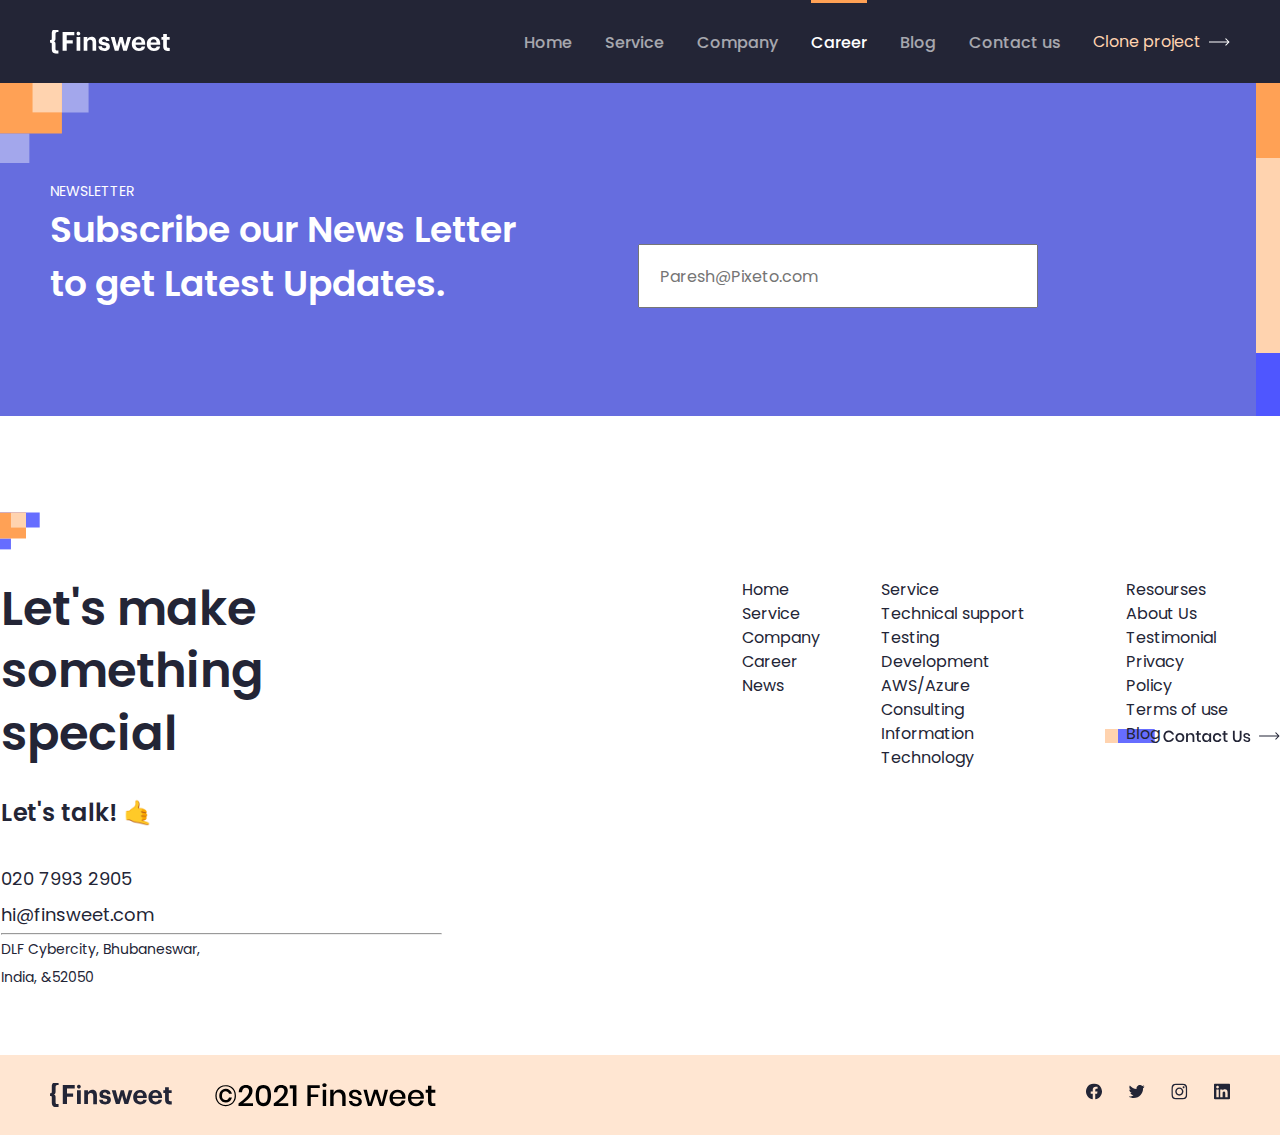
==== pages/career/career.html @ 41419d0a "7dars" ====
<!DOCTYPE html>
<html lang="en">
<head>
    <meta charset="UTF-8">
    <meta name="viewport" content="width=device-width, initial-scale=1.0">
    <title>Carrer</title>
    <link rel="stylesheet" href="./career.css">
</head>
<body>
    <!-- HEADER START -->
    <header class="header">
        <div class="header-container container">
            <a class="site-logo" href="">
                <img
                class="site-logo-image" 
                src="../../images/Logo.svg" 
                alt="" 
                width="120" 
                height="24">
            </a>

            <nav class="sitenav">
                <ul class="sitenav-list">
                    <li class="sitenav-item">
                        <a class="sitenav-link" href="../../index.html">Home</a>
                    </li>
                    <li class="sitenav-item">
                        <a class="sitenav-link" href="../services/service.html">Service</a>
                    </li>
                    <li class="sitenav-item">
                        <a class="sitenav-link" href="../company/company.html">Company</a>
                    </li>
                    <li class="sitenav-item">
                        <a id="active" class="sitenav-link" href="../career/career.html">Career</a>
                    </li>
                    <li class="sitenav-item">
                        <a class="sitenav-link" href="../blog/blog.html">Blog</a>
                    </li>
                    <li class="sitenav-item">
                        <a class="sitenav-link" href="../contact/contact.html">Contact us</a>
                    </li>
                </ul>
            </nav>

            <a class="header-btn" href="">Clone project

                <img class="header-btn-image" src="../../images/Icon.svg" alt="#">
            </a>
        </div>
    </header>
    <!-- HEADER END -->

    <!-- MAIN START -->
    <main class="main"></main>
    <!-- MAIN END -->

    <!-- FOOTER START -->
    <footer class="footer">
        <section class="main container">
            <div class="main-container ">
                <div class="left">
                    <p class="new">NEWSLETTER</p>
                <h2 class="latter">Subscribe our News Letter <br> to get Latest Updates.</h2>
                </div>
                <div class="right">
                    <input type="email" placeholder="Paresh@Pixeto.com">
                </div>
            </div>
        </section>

        <section class="footer-lorem container">
            <ul>
            <h2 class="let" >Let's make <br> something special</h2>
            <h4 class="sms">Let's talk! 🤙</h4>
            <li class="tel">020 7993 2905</li>
            <li class="email" >hi@finsweet.com</li>
            <div class="divider"><hr></div>
            <li class="india" >DLF Cybercity, Bhubaneswar, <br> India, &52050</li>
        </ul>
        <div class="hsr">
        <ul class="home">
            <li>Home</li>
            <li>Service</li>
            <li>Company</li>
            <li>Career </li>
            <li>News</li>
        </ul>
        <ul class="service">
            <li>Service</li>
            <li>Technical support</li>
            <li>Testing</li>
            <li>Development</li>
            <li>AWS/Azure </li>
            <li>Consulting</li>
            <li>Information Technology</li>
        </ul>
        <ul class="Resourses">
            <li>Resourses</li>
            <li>About Us</li>
            <li>Testimonial</li>
            <li>Privacy Policy</li>
            <li>Terms of use</li>
            <li>Blog</li>
        </ul>
    </div>
        </section>

        <section class="footer1" >
        <div class="footer-container container">
            <img src="../../images/finsweet.svg" alt="" width="122" height="24">
            <img src="../../images/©2021 Finsweet.svg" alt="#" height="24">
            <div class="norm">
                <img src="../../images/4tasi1da.svg" alt="#">
            </div>
        </div>
        </section>
    </footer>
    <!-- FOOTER END -->
</body>
</html>
---- pages/career/career.css ----
@import "../../css/global.css"
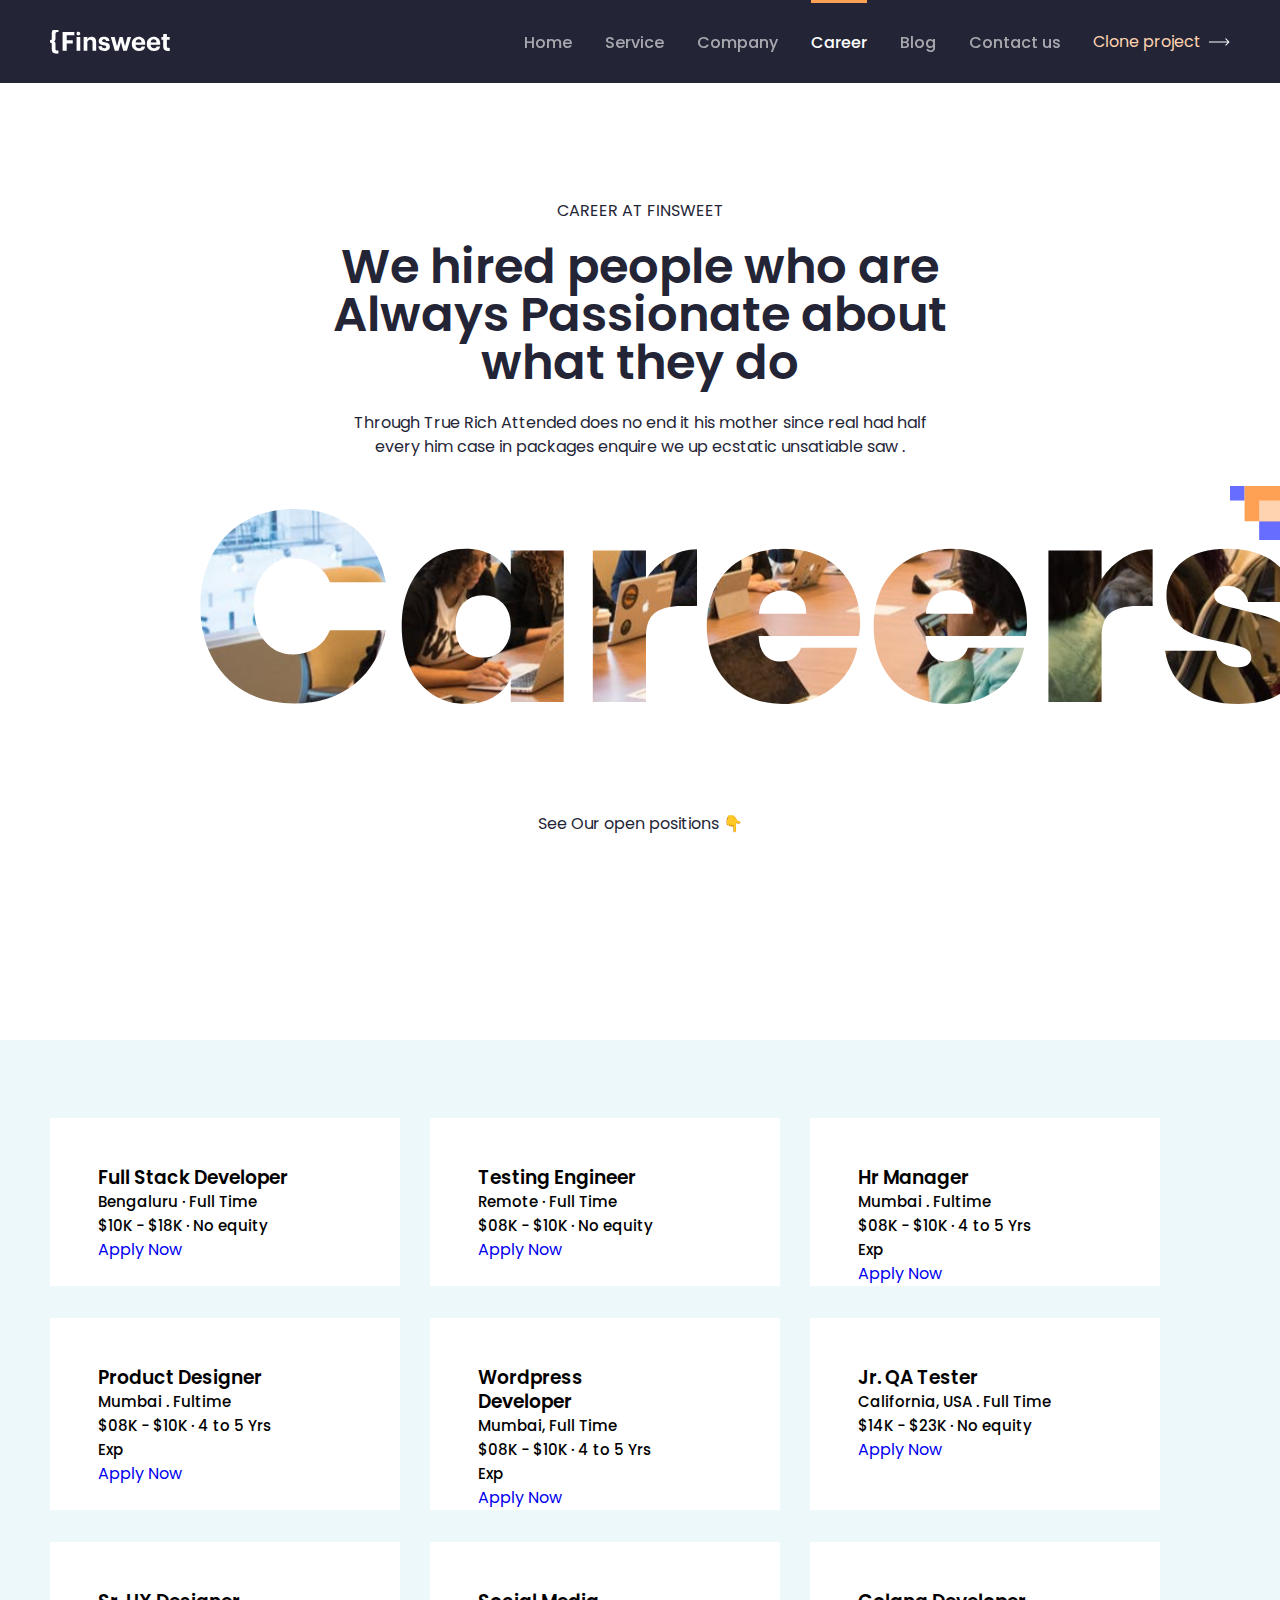
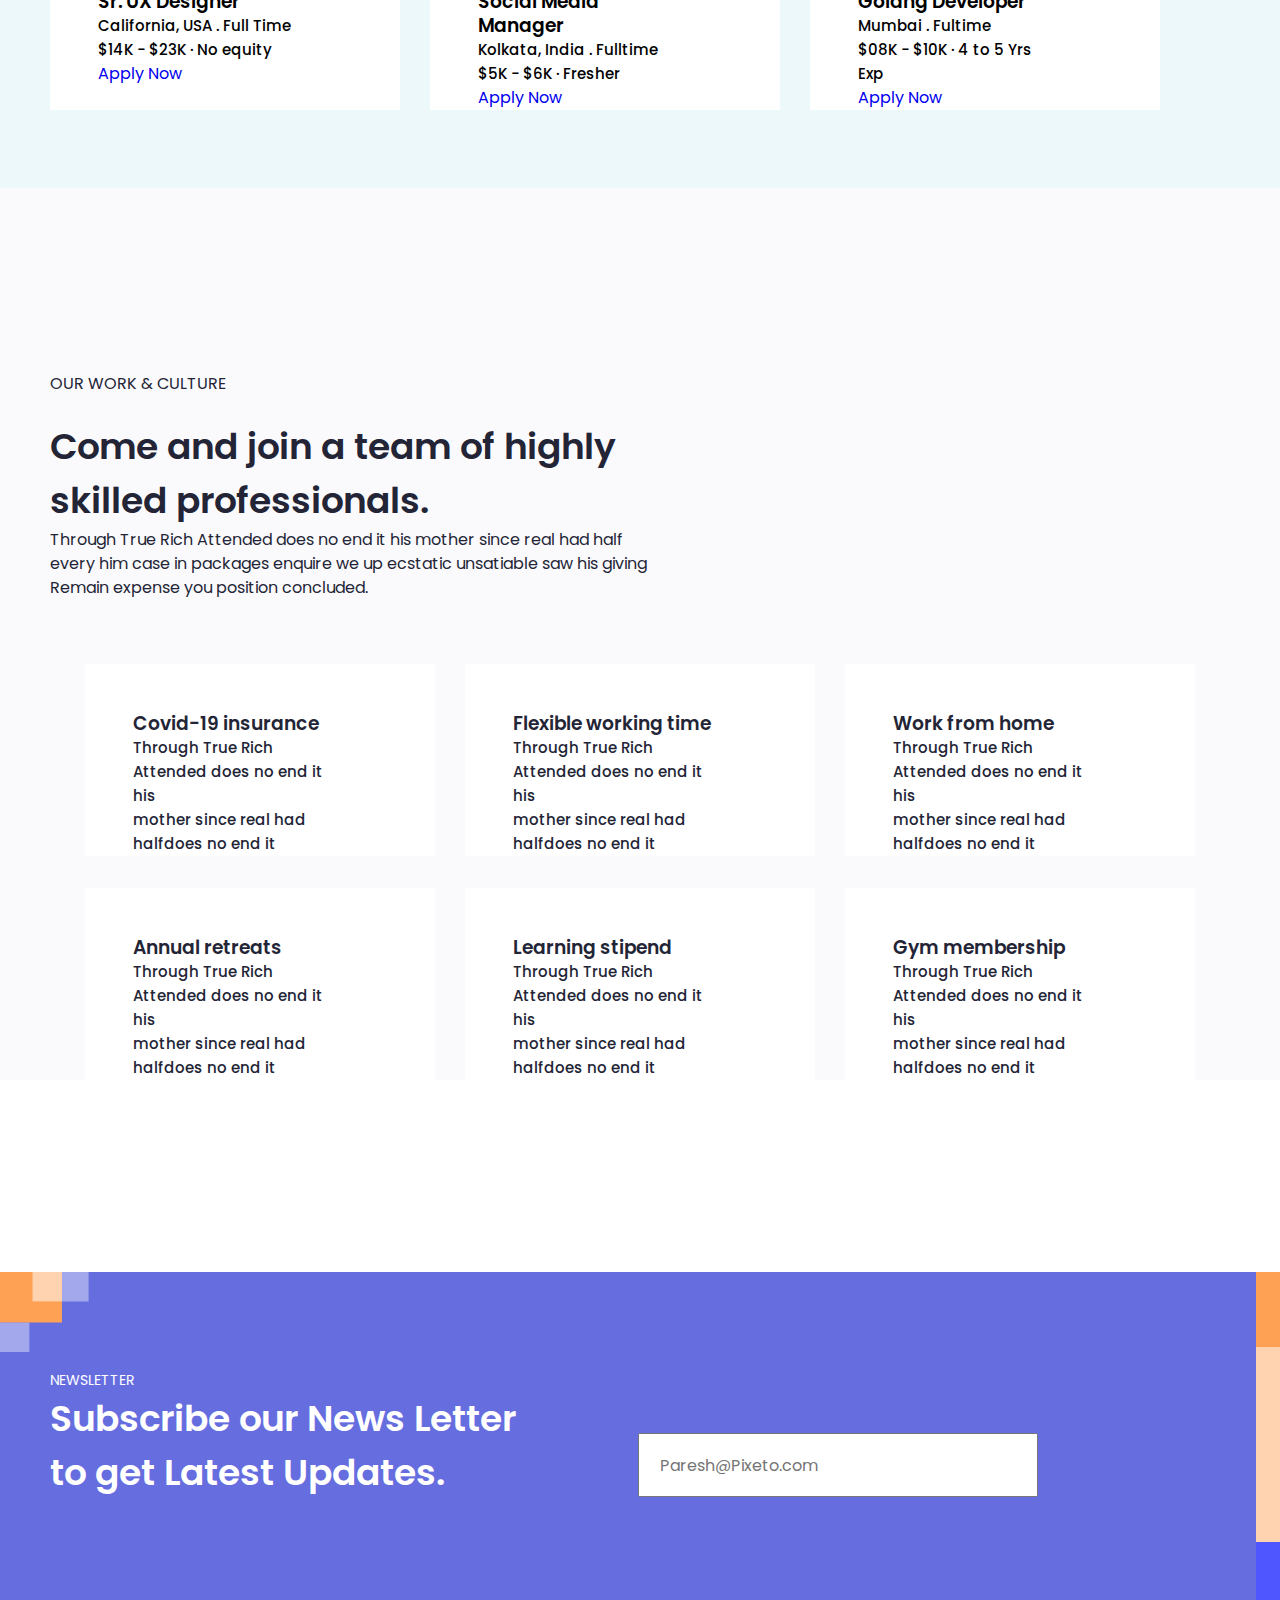
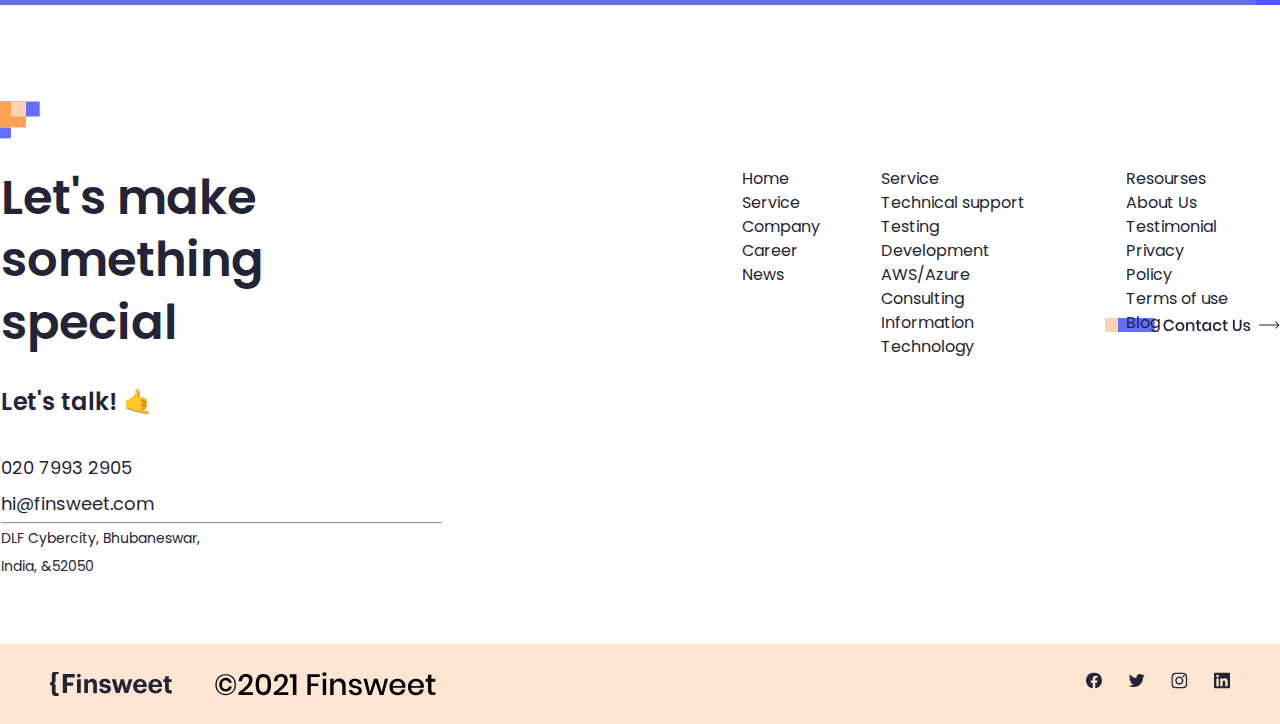
==== commit 25303358: "." ====
--- a/pages/career/career.html
+++ b/pages/career/career.html
@@ -56,8 +56,115 @@
 
     <!-- FOOTER START -->
     <footer class="footer">
+        <section class="career">
+        <p class="career1">CAREER AT FINSWEET</p>
+        <h1 class="career2">We hired people who are <br> Always Passionate about <br> what they do</h1>
+        <p class="career3">Through True Rich Attended does no end it his mother since real had half <br> every him case in packages enquire we up ecstatic unsatiable saw .</p>
+        <img class="career4" src="../../images/careers.svg" alt="#">
+        <p class="career5">See Our open positions 👇</p>
+    </section>
+
+        <section class="directors">
+            <div class="directors-continer container">
+                <ul class="directors-list">
+                    <li class="directors-list-item">
+                        <h3 class="directors-item-title">Full Stack Developer</h3>
+                        <p class="directors-item-level">Bengaluru · Full Time <br>
+                            $10K - $18K · No equity</p>
+                        <a href="#">Apply Now</a>
+                    </li>
+                    <li class="directors-list-item">
+                        <h3 class="directors-item-title">Testing Engineer</h3>
+                        <p class="directors-item-level">Remote · Full Time <br>
+                            $08K - $10K · No equity</p>
+                        <a href="#">Apply Now</a>
+                    </li>
+                    <li class="directors-list-item">
+                        <h3 class="directors-item-title">Hr Manager</h3>
+                        <p class="directors-item-level">Mumbai . Fultime <br>
+                            $08K - $10K · 4 to 5 Yrs Exp</p>
+                        <a href="#">Apply Now</a>
+                    </li>
+                    <li class="directors-list-item">
+                        <h3 class="directors-item-title">Product Designer</h3>
+                        <p class="directors-item-level">Mumbai . Fultime <br>
+                            $08K - $10K · 4 to 5 Yrs Exp</p>
+                        <a href="#">Apply Now</a>
+                    </li>
+                    <li class="directors-list-item">
+                        <h3 class="directors-item-title">Wordpress Developer</h3>
+                        <p class="directors-item-level">Mumbai, Full Time <br>
+                            $08K - $10K · 4 to 5 Yrs Exp</p>
+                        <a href="#">Apply Now</a>
+                    </li>
+                    <li class="directors-list-item">
+                        <h3 class="directors-item-title">Jr. QA Tester</h3>
+                        <p class="directors-item-level">California, USA . Full Time <br>
+                            $14K - $23K · No equity</p>
+                        <a href="#">Apply Now</a>
+                    </li>
+                    <li class="directors-list-item">
+                        <h3 class="directors-item-title">Sr. UX Designer</h3>
+                        <p class="directors-item-level">California, USA . Full Time <br>
+                            $14K - $23K · No equity</p>
+                        <a href="#">Apply Now</a>
+                    </li>
+                    <li class="directors-list-item">
+                        <h3 class="directors-item-title">Social Media Manager</h3>
+                        <p class="directors-item-level">Kolkata, India .  Fulltime <br>
+                            $5K - $6K ·  Fresher</p>
+                        <a href="#">Apply Now</a>
+                    </li>
+                    <li class="directors-list-item">
+                        <h3 class="directors-item-title">Golang Developer</h3>
+                        <p class="directors-item-level">Mumbai . Fultime <br>
+                            $08K - $10K · 4 to 5 Yrs Exp</p>
+                        <a href="#">Apply Now</a>
+                    </li>
+                </ul>
+            </div>
+        </section>
+
+        <!-- <section class=""> -->
+            
+            <section class="director1">
+                <div class="directors-continer container">
+                    <p class="our">OUR WORK & CULTURE</p>
+            <h2 class="come">Come and join a team of highly <br> skilled professionals.</h2>
+            <p class="through">Through True Rich Attended does no end it his mother since real had half <br> every him case in packages enquire we up ecstatic unsatiable saw his giving <br> Remain expense you position concluded.</p>
+                    <ul class="directors-list1">
+                        <li class="directors-list-item">
+                            <h3 class="directors-item-title">Covid-19 insurance</h3>
+                            <p class="directors-item-level">Through True Rich Attended does no end it his <br> mother since real had halfdoes no end it</p>
+                        </li>
+                        <li class="directors-list-item">
+                            <h3 class="directors-item-title">Flexible working time</h3>
+                            <p class="directors-item-level">Through True Rich Attended does no end it his <br> mother since real had halfdoes no end it</p>
+                        </li>
+                        <li class="directors-list-item">
+                            <h3 class="directors-item-title">Work from home</h3>
+                            <p class="directors-item-level">Through True Rich Attended does no end it his <br> mother since real had halfdoes no end it</p>
+                        </li>
+                        <li class="directors-list-item">
+                            <h3 class="directors-item-title">Annual retreats</h3>
+                            <p class="directors-item-level">Through True Rich Attended does no end it his <br> mother since real had halfdoes no end it</p>
+                        </li>
+                        <li class="directors-list-item">
+                            <h3 class="directors-item-title">Learning stipend</h3>
+                            <p class="directors-item-level">Through True Rich Attended does no end it his <br> mother since real had halfdoes no end it</p>
+                        </li>
+                        <li class="directors-list-item">
+                            <h3 class="directors-item-title">Gym membership</h3>
+                            <p class="directors-item-level">Through True Rich Attended does no end it his <br> mother since real had halfdoes no end it</p>
+                        </li>
+                    </ul>
+                </div>
+            </section>
+        <!-- </section> -->
+
         <section class="main container">
             <div class="main-container ">
+                
                 <div class="left">
                     <p class="new">NEWSLETTER</p>
                 <h2 class="latter">Subscribe our News Letter <br> to get Latest Updates.</h2>
